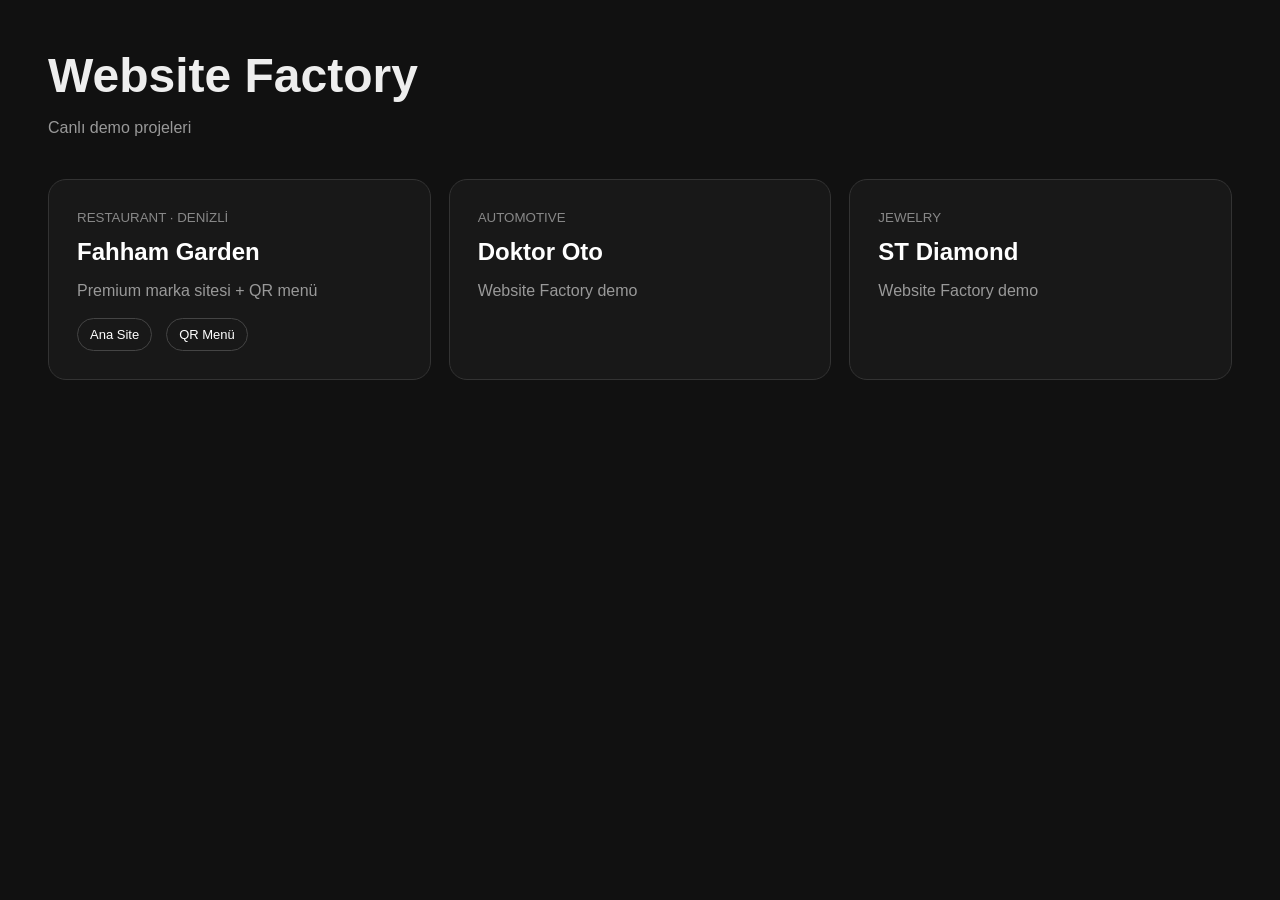
==== index.html @ fb593660 "Add GitHub Pages demo hub" ====
<!doctype html>
<html lang="tr">
<head>
<meta charset="utf-8">
<meta name="viewport" content="width=device-width,initial-scale=1">
<title>Website Factory — Demo Hub</title>
<style>
*{box-sizing:border-box}body{margin:0;background:#111;color:#eee;font-family:Arial,sans-serif;padding:48px}h1{font-size:48px;margin:0 0 10px}p{color:#999}.grid{display:grid;grid-template-columns:repeat(auto-fit,minmax(260px,1fr));gap:18px;margin-top:42px}.card{display:block;padding:28px;border:1px solid #333;border-radius:18px;color:#fff;text-decoration:none;background:#181818;transition:.2s}.card:hover{transform:translateY(-3px);border-color:#666}.card small{color:#888}.card h2{margin:12px 0 8px}.links{display:flex;gap:14px;margin-top:18px;font-size:13px}.links span{border:1px solid #444;padding:8px 12px;border-radius:99px}
</style>
</head>
<body>
<h1>Website Factory</h1>
<p>Canlı demo projeleri</p>
<div class="grid">
<a class="card" href="./demos/fahham-garden/"><small>RESTAURANT · DENİZLİ</small><h2>Fahham Garden</h2><p>Premium marka sitesi + QR menü</p><div class="links"><span>Ana Site</span><span>QR Menü</span></div></a>
<a class="card" href="./demos/doktor-oto/"><small>AUTOMOTIVE</small><h2>Doktor Oto</h2><p>Website Factory demo</p></a>
<a class="card" href="./demos/st-diamond/"><small>JEWELRY</small><h2>ST Diamond</h2><p>Website Factory demo</p></a>
</div>
</body></html>
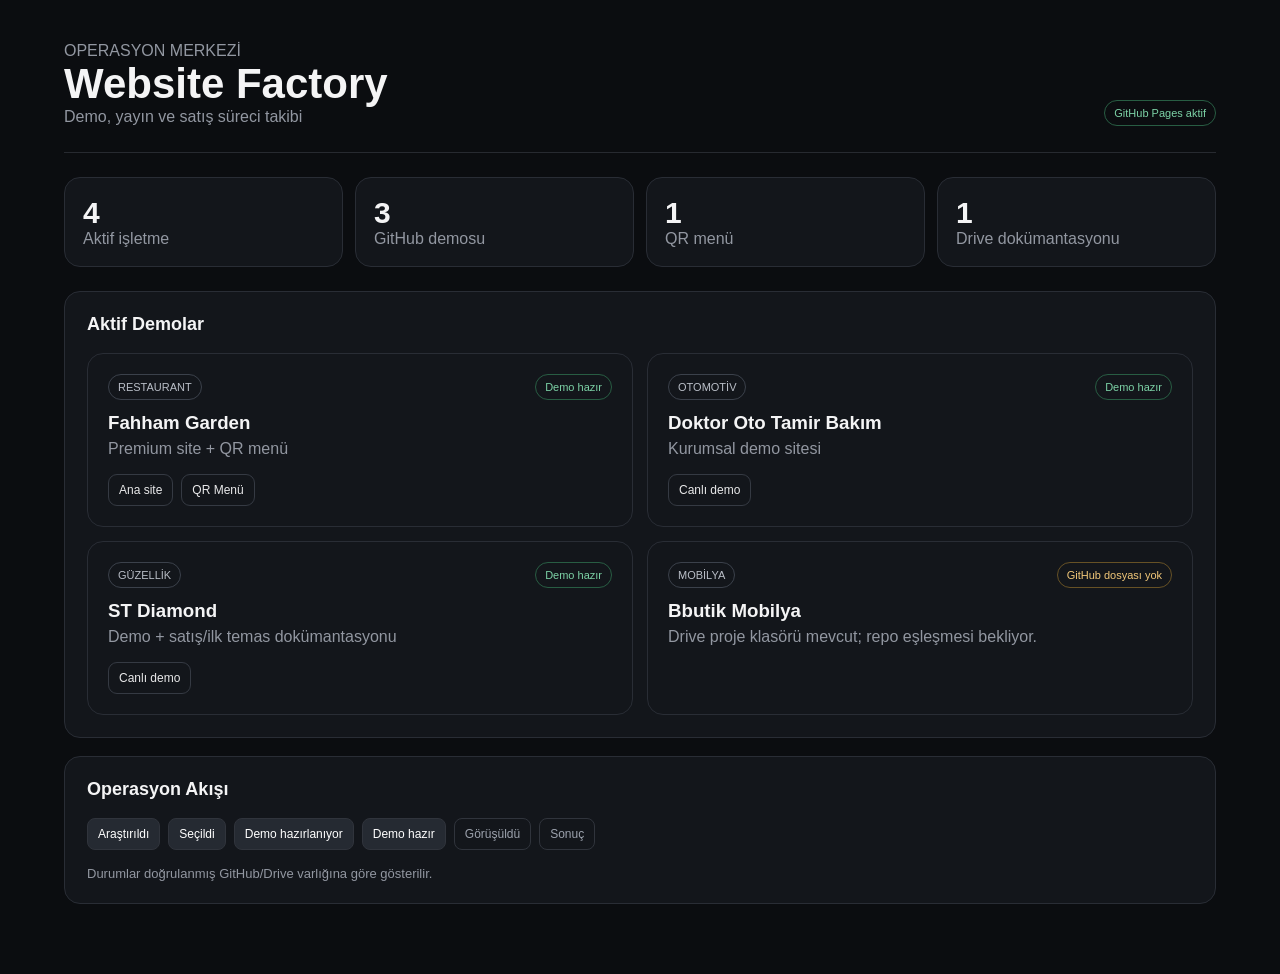
==== commit 813c4dc6: "Complete Website Factory project tracking dashboard" ====
--- a/index.html
+++ b/index.html
@@ -1,19 +1,19 @@
 <!doctype html>
 <html lang="tr">
 <head>
-<meta charset="utf-8">
-<meta name="viewport" content="width=device-width,initial-scale=1">
-<title>Website Factory — Demo Hub</title>
+<meta charset="utf-8"><meta name="viewport" content="width=device-width,initial-scale=1">
+<title>Website Factory — Proje Takip</title>
 <style>
-*{box-sizing:border-box}body{margin:0;background:#111;color:#eee;font-family:Arial,sans-serif;padding:48px}h1{font-size:48px;margin:0 0 10px}p{color:#999}.grid{display:grid;grid-template-columns:repeat(auto-fit,minmax(260px,1fr));gap:18px;margin-top:42px}.card{display:block;padding:28px;border:1px solid #333;border-radius:18px;color:#fff;text-decoration:none;background:#181818;transition:.2s}.card:hover{transform:translateY(-3px);border-color:#666}.card small{color:#888}.card h2{margin:12px 0 8px}.links{display:flex;gap:14px;margin-top:18px;font-size:13px}.links span{border:1px solid #444;padding:8px 12px;border-radius:99px}
-</style>
-</head>
-<body>
-<h1>Website Factory</h1>
-<p>Canlı demo projeleri</p>
-<div class="grid">
-<a class="card" href="./demos/fahham-garden/"><small>RESTAURANT · DENİZLİ</small><h2>Fahham Garden</h2><p>Premium marka sitesi + QR menü</p><div class="links"><span>Ana Site</span><span>QR Menü</span></div></a>
-<a class="card" href="./demos/doktor-oto/"><small>AUTOMOTIVE</small><h2>Doktor Oto</h2><p>Website Factory demo</p></a>
-<a class="card" href="./demos/st-diamond/"><small>JEWELRY</small><h2>ST Diamond</h2><p>Website Factory demo</p></a>
-</div>
-</body></html>+*{box-sizing:border-box}body{margin:0;background:#0b0d10;color:#f4f4f5;font-family:Inter,Arial,sans-serif}main{max-width:1200px;margin:auto;padding:42px 24px 70px}.top{display:flex;justify-content:space-between;gap:20px;align-items:end;border-bottom:1px solid #272a30;padding-bottom:26px}h1{font-size:42px;margin:0}.muted{color:#9297a1}.stats{display:grid;grid-template-columns:repeat(4,1fr);gap:12px;margin:24px 0}.stat,.panel,.card{background:#13161b;border:1px solid #292d35;border-radius:16px}.stat{padding:18px}.stat b{font-size:30px;display:block}.panel{padding:22px;margin-top:18px}.panel h2{margin:0 0 18px;font-size:18px}.grid{display:grid;grid-template-columns:repeat(2,1fr);gap:14px}.card{padding:20px}.row{display:flex;justify-content:space-between;gap:14px;align-items:start}.tag{font-size:11px;padding:6px 9px;border:1px solid #3b414b;border-radius:99px;color:#b9bec7}.ok{color:#7dd3a7;border-color:#285d43}.warn{color:#f2c879;border-color:#665125}.card h3{margin:12px 0 6px}.actions{display:flex;flex-wrap:wrap;gap:8px;margin-top:16px}.actions a{color:#e9e9ea;text-decoration:none;border:1px solid #353a43;border-radius:9px;padding:8px 10px;font-size:12px}.actions a:hover{background:#20242b}.flow{display:flex;gap:8px;flex-wrap:wrap}.flow span{font-size:12px;border:1px solid #30343c;padding:8px 10px;border-radius:8px;color:#9ca2ad}.flow .active{color:#fff;background:#252a32}.notice{margin-top:16px;font-size:13px;color:#9297a1}@media(max-width:720px){h1{font-size:32px}.stats,.grid{grid-template-columns:1fr 1fr}.top{align-items:start;flex-direction:column}}@media(max-width:480px){.stats,.grid{grid-template-columns:1fr}}
+</style></head>
+<body><main>
+<div class="top"><div><div class="muted">OPERASYON MERKEZİ</div><h1>Website Factory</h1><div class="muted">Demo, yayın ve satış süreci takibi</div></div><div class="tag ok">GitHub Pages aktif</div></div>
+<section class="stats"><div class="stat"><b>4</b><span class="muted">Aktif işletme</span></div><div class="stat"><b>3</b><span class="muted">GitHub demosu</span></div><div class="stat"><b>1</b><span class="muted">QR menü</span></div><div class="stat"><b>1</b><span class="muted">Drive dokümantasyonu</span></div></section>
+<section class="panel"><h2>Aktif Demolar</h2><div class="grid">
+<div class="card"><div class="row"><span class="tag">RESTAURANT</span><span class="tag ok">Demo hazır</span></div><h3>Fahham Garden</h3><div class="muted">Premium site + QR menü</div><div class="actions"><a href="./demos/fahham-garden/">Ana site</a><a href="./demos/fahham-garden/menu.html">QR Menü</a></div></div>
+<div class="card"><div class="row"><span class="tag">OTOMOTİV</span><span class="tag ok">Demo hazır</span></div><h3>Doktor Oto Tamir Bakım</h3><div class="muted">Kurumsal demo sitesi</div><div class="actions"><a href="./demos/doktor-oto/">Canlı demo</a></div></div>
+<div class="card"><div class="row"><span class="tag">GÜZELLİK</span><span class="tag ok">Demo hazır</span></div><h3>ST Diamond</h3><div class="muted">Demo + satış/ilk temas dokümantasyonu</div><div class="actions"><a href="./demos/st-diamond/">Canlı demo</a></div></div>
+<div class="card"><div class="row"><span class="tag">MOBİLYA</span><span class="tag warn">GitHub dosyası yok</span></div><h3>Bbutik Mobilya</h3><div class="muted">Drive proje klasörü mevcut; repo eşleşmesi bekliyor.</div></div>
+</div></section>
+<section class="panel"><h2>Operasyon Akışı</h2><div class="flow"><span class="active">Araştırıldı</span><span class="active">Seçildi</span><span class="active">Demo hazırlanıyor</span><span class="active">Demo hazır</span><span>Görüşüldü</span><span>Sonuç</span></div><div class="notice">Durumlar doğrulanmış GitHub/Drive varlığına göre gösterilir.</div></section>
+</main></body></html>
